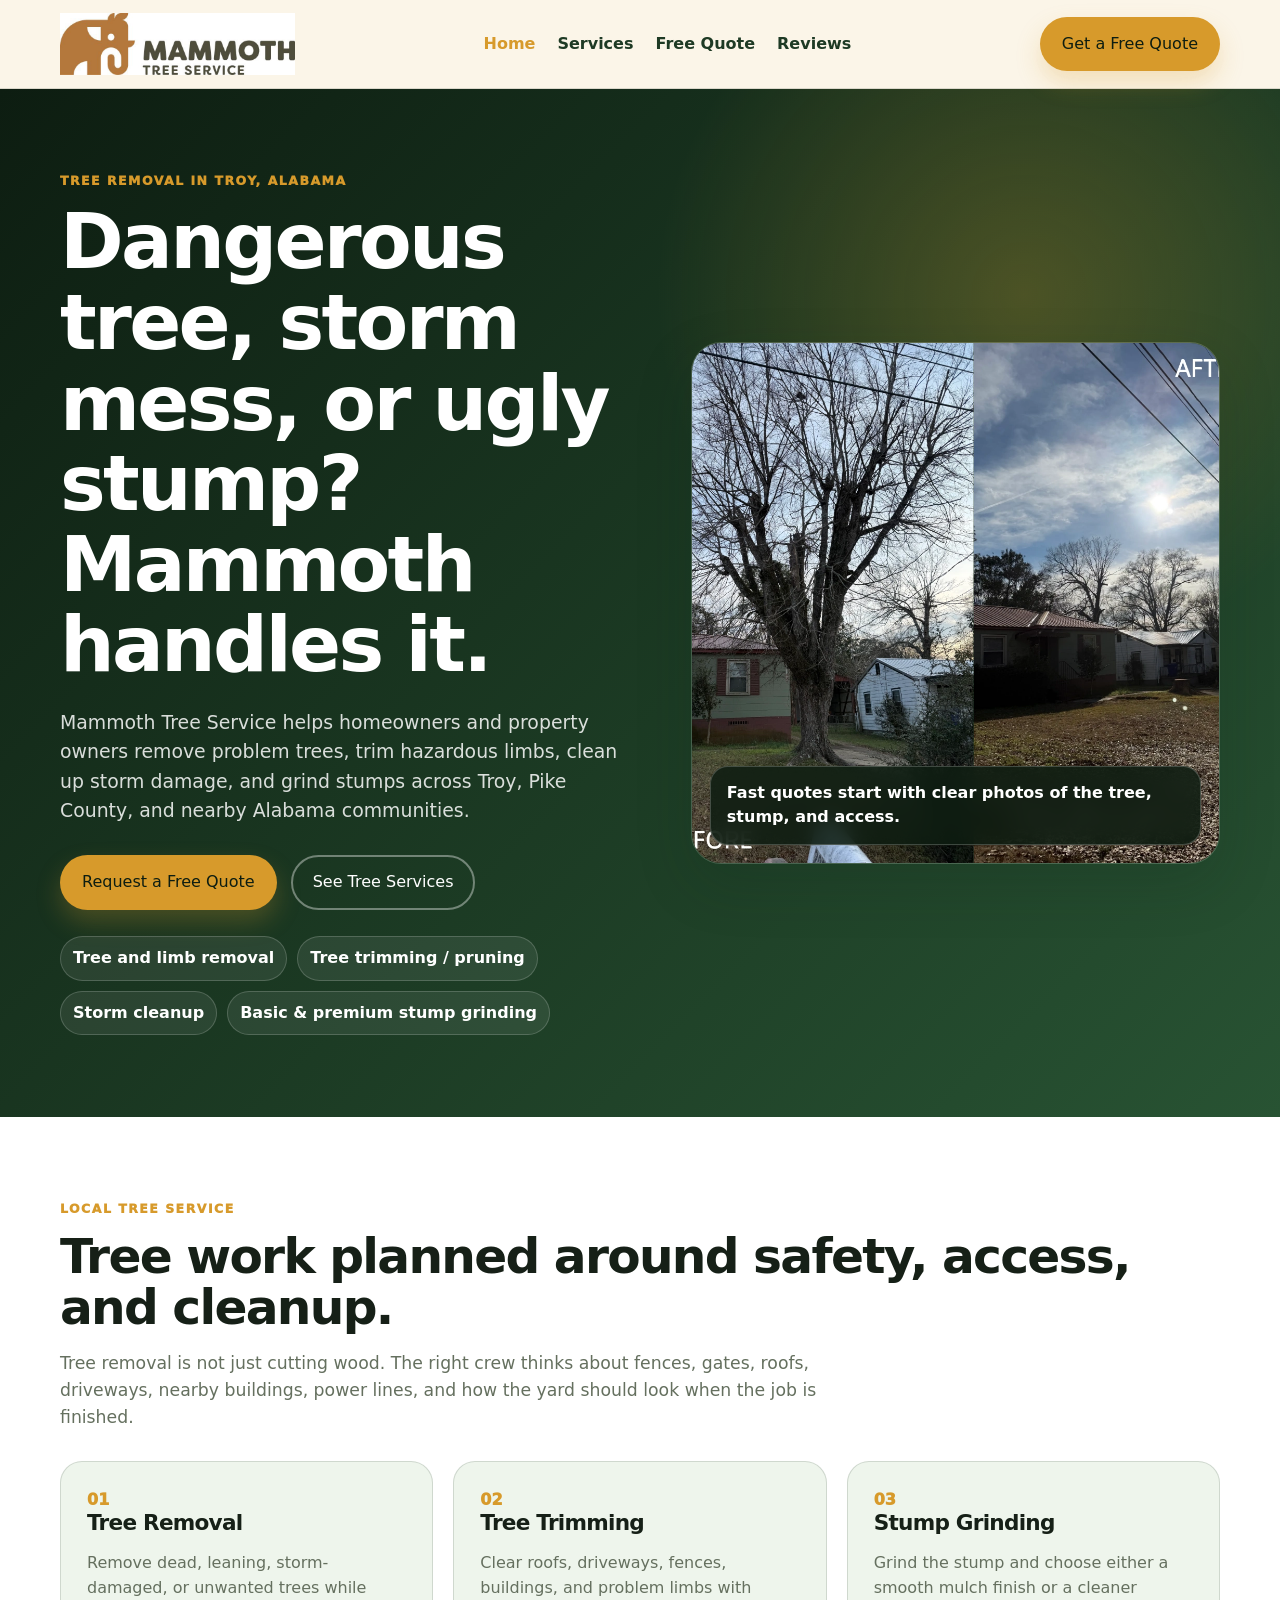
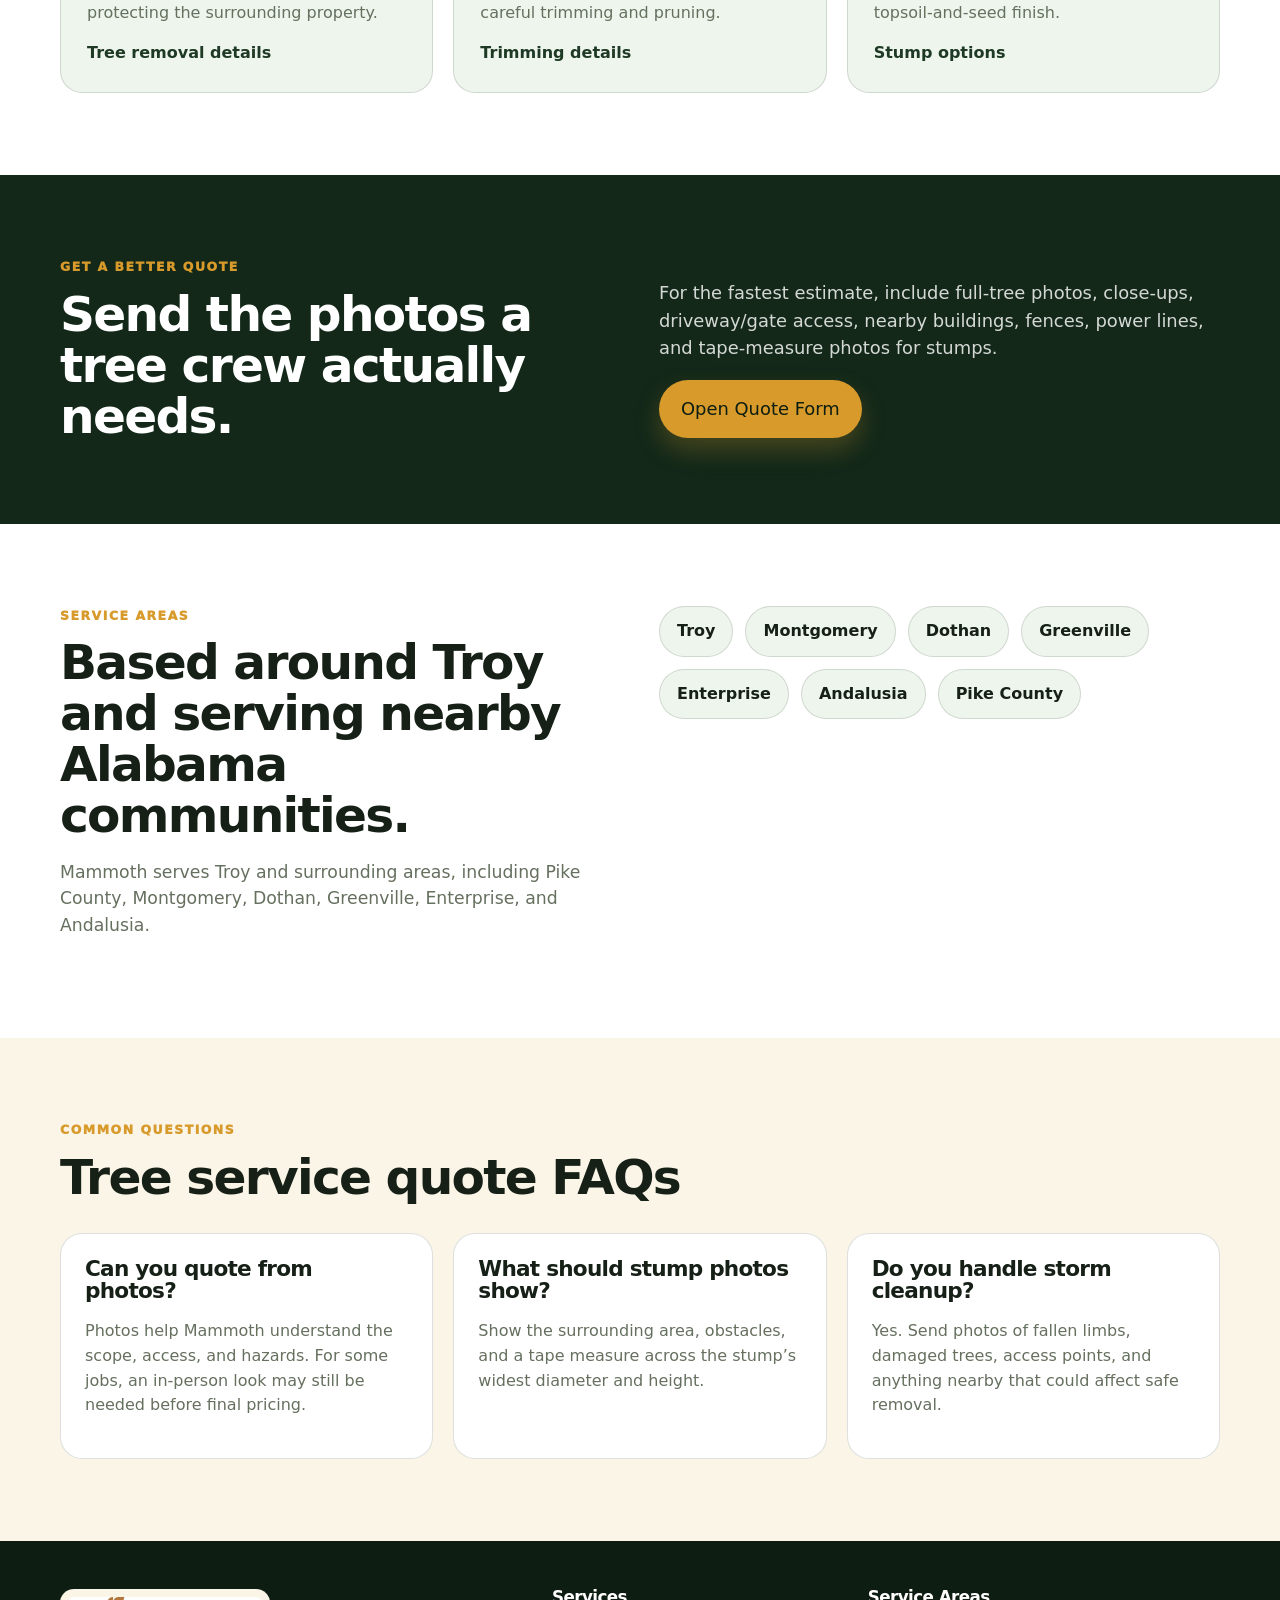
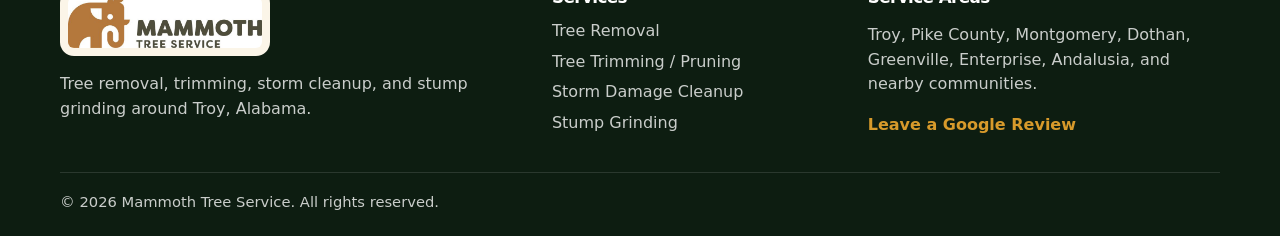
==== index.html @ dbf68960 "Deploy Mammoth staging to GitHub Pages" ====
<!doctype html>
<html lang="en">
<head>
  <meta charset="utf-8">
  <meta name="viewport" content="width=device-width, initial-scale=1">
  <title>Tree Removal Troy AL | Mammoth Tree Service</title>
  <meta name="description" content="Mammoth Tree Service provides tree removal, tree trimming, storm cleanup, and stump grinding in Troy, Pike County, and nearby Alabama communities.">
  <link rel="canonical" href="https://mammothtree.com/">
  <meta property="og:title" content="Tree Removal Troy AL | Mammoth Tree Service">
  <meta property="og:description" content="Mammoth Tree Service provides tree removal, tree trimming, storm cleanup, and stump grinding in Troy, Pike County, and nearby Alabama communities.">
  <meta property="og:type" content="website">
  <meta property="og:url" content="https://mammothtree.com/">
  <meta property="og:image" content="https://mammothtree.com/assets/mammoth-hero-tree-work.png">
  <meta name="twitter:card" content="summary_large_image">
  <link rel="icon" href="assets/mammoth-tree-service-logo.png">
  <link rel="stylesheet" href="styles.css">
  <script type="application/ld+json">{
  "@context": "https://schema.org",
  "@type": "LocalBusiness",
  "name": "Mammoth Tree Service",
  "url": "https://mammothtree.com/",
  "image": "https://mammothtree.com/assets/mammoth-tree-service-logo.png",
  "description": "Tree removal, tree trimming, storm cleanup, and stump grinding in Troy, Alabama and surrounding communities.",
  "areaServed": ["Troy AL", "Pike County AL", "Montgomery AL", "Dothan AL", "Greenville AL", "Enterprise AL", "Andalusia AL"],
  "makesOffer": [
    {"@type":"Offer","itemOffered":{"@type":"Service","name":"Tree Removal"}},
    {"@type":"Offer","itemOffered":{"@type":"Service","name":"Tree Trimming and Pruning"}},
    {"@type":"Offer","itemOffered":{"@type":"Service","name":"Storm Damage Cleanup"}},
    {"@type":"Offer","itemOffered":{"@type":"Service","name":"Stump Grinding"}}
  ]
}</script>
  
</head>
<body>
  <header class="site-header">
    <div class="container header-inner">
      <a class="brand" href="index.html" aria-label="Mammoth Tree Service home">
        <img src="assets/mammoth-tree-service-logo.png" alt="Mammoth Tree Service">
      </a>
      <nav class="nav" aria-label="Main navigation">
        <a class="active" href="index.html">Home</a><a class="" href="services.html">Services</a><a class="" href="contact.html">Free Quote</a><a class="" href="reviews.html">Reviews</a>
      </nav>
      <a class="btn btn-primary header-cta" href="contact.html">Get a Free Quote</a>
    </div>
  </header>

  <main>
    <section class="hero hero-home">
      <div class="container hero-grid">
        <div>
          <p class="eyebrow">Tree removal in Troy, Alabama</p>
          <h1>Dangerous tree, storm mess, or ugly stump? Mammoth handles it.</h1>
          <p class="lede">Mammoth Tree Service helps homeowners and property owners remove problem trees, trim hazardous limbs, clean up storm damage, and grind stumps across Troy, Pike County, and nearby Alabama communities.</p>
          <div class="hero-actions">
            <a class="btn btn-primary" href="contact.html">Request a Free Quote</a>
            <a class="btn btn-secondary" href="services.html">See Tree Services</a>
          </div>
          <ul class="trust-list">
            <li>Tree and limb removal</li>
            <li>Tree trimming / pruning</li>
            <li>Storm cleanup</li>
            <li>Basic & premium stump grinding</li>
          </ul>
        </div>
        <div class="hero-media-card">
          <img src="assets/mammoth-hero-tree-work.png" alt="Mammoth Tree Service crew handling tree work">
          <div class="media-badge">Fast quotes start with clear photos of the tree, stump, and access.</div>
        </div>
      </div>
    </section>

    <section class="section section-white">
      <div class="container section-head">
        <p class="eyebrow">Local tree service</p>
        <h2>Tree work planned around safety, access, and cleanup.</h2>
        <p class="body-copy wide">Tree removal is not just cutting wood. The right crew thinks about fences, gates, roofs, driveways, nearby buildings, power lines, and how the yard should look when the job is finished.</p>
      </div>
      <div class="container cards three">
        <article class="card"><span>01</span><h3>Tree Removal</h3><p>Remove dead, leaning, storm-damaged, or unwanted trees while protecting the surrounding property.</p><a href="services.html#removal">Tree removal details</a></article>
        <article class="card"><span>02</span><h3>Tree Trimming</h3><p>Clear roofs, driveways, fences, buildings, and problem limbs with careful trimming and pruning.</p><a href="services.html#trimming">Trimming details</a></article>
        <article class="card"><span>03</span><h3>Stump Grinding</h3><p>Grind the stump and choose either a smooth mulch finish or a cleaner topsoil-and-seed finish.</p><a href="services.html#stumps">Stump options</a></article>
      </div>
    </section>

    <section class="section section-dark">
      <div class="container split">
        <div>
          <p class="eyebrow">Get a better quote</p>
          <h2>Send the photos a tree crew actually needs.</h2>
        </div>
        <div class="checklist">
          <p>For the fastest estimate, include full-tree photos, close-ups, driveway/gate access, nearby buildings, fences, power lines, and tape-measure photos for stumps.</p>
          <a class="btn btn-primary" href="contact.html">Open Quote Form</a>
        </div>
      </div>
    </section>

    <section class="section section-white">
      <div class="container split aligned">
        <div>
          <p class="eyebrow">Service areas</p>
          <h2>Based around Troy and serving nearby Alabama communities.</h2>
          <p class="body-copy">Mammoth serves Troy and surrounding areas, including Pike County, Montgomery, Dothan, Greenville, Enterprise, and Andalusia.</p>
        </div>
        <ul class="area-list"><li>Troy</li><li>Montgomery</li><li>Dothan</li><li>Greenville</li><li>Enterprise</li><li>Andalusia</li><li>Pike County</li></ul>
      </div>
    </section>

    <section class="section section-cream">
      <div class="container section-head">
        <p class="eyebrow">Common questions</p>
        <h2>Tree service quote FAQs</h2>
      </div>
      <div class="container faq-grid">
        <article><h3>Can you quote from photos?</h3><p>Photos help Mammoth understand the scope, access, and hazards. For some jobs, an in-person look may still be needed before final pricing.</p></article>
        <article><h3>What should stump photos show?</h3><p>Show the surrounding area, obstacles, and a tape measure across the stump’s widest diameter and height.</p></article>
        <article><h3>Do you handle storm cleanup?</h3><p>Yes. Send photos of fallen limbs, damaged trees, access points, and anything nearby that could affect safe removal.</p></article>
      </div>
    </section>
  </main>

  <footer class="footer">
    <div class="container footer-grid">
      <div>
        <img class="footer-logo" src="assets/mammoth-tree-service-logo.png" alt="Mammoth Tree Service">
        <p>Tree removal, trimming, storm cleanup, and stump grinding around Troy, Alabama.</p>
      </div>
      <div>
        <h3>Services</h3>
        <a href="services.html#removal">Tree Removal</a>
        <a href="services.html#trimming">Tree Trimming / Pruning</a>
        <a href="services.html#storm">Storm Damage Cleanup</a>
        <a href="services.html#stumps">Stump Grinding</a>
      </div>
      <div>
        <h3>Service Areas</h3>
        <p>Troy, Pike County, Montgomery, Dothan, Greenville, Enterprise, Andalusia, and nearby communities.</p>
        <a class="review-link" href="https://g.page/r/CXBdQAm-3pktEBM/review">Leave a Google Review</a>
      </div>
    </div>
    <div class="container footer-bottom">© 2026 Mammoth Tree Service. All rights reserved.</div>
  </footer>
</body>
</html>
---- styles.css ----
:root {
  --green-950: #0d1d11;
  --green-900: #132819;
  --green-800: #1e3a24;
  --green-700: #285333;
  --green-100: #eef5ec;
  --cream: #fbf5e8;
  --tan: #f2e6d1;
  --gold: #d79a2b;
  --gold-2: #efbd61;
  --ink: #162017;
  --muted: #65705f;
  --white: #ffffff;
  --line: rgba(19, 40, 25, 0.14);
  --shadow: 0 20px 55px rgba(19, 40, 25, 0.18);
  --radius: 22px;
  --max: 1160px;
}

* { box-sizing: border-box; }
html { scroll-behavior: smooth; }
body {
  margin: 0;
  font-family: Inter, ui-sans-serif, system-ui, -apple-system, BlinkMacSystemFont, "Segoe UI", sans-serif;
  color: var(--ink);
  background: var(--cream);
  line-height: 1.55;
}
a { color: inherit; text-decoration: none; }
img { display: block; max-width: 100%; }
.container { width: min(var(--max), calc(100% - 40px)); margin: 0 auto; }
.narrow { max-width: 880px; }
.hidden { display: none; }

.site-header {
  position: sticky;
  top: 0;
  z-index: 20;
  background: rgba(251, 245, 232, 0.95);
  border-bottom: 1px solid var(--line);
  backdrop-filter: blur(14px);
}
.header-inner {
  min-height: 88px;
  display: flex;
  align-items: center;
  justify-content: space-between;
  gap: 24px;
}
.brand img { width: 235px; height: auto; }
.nav { display: flex; align-items: center; gap: 22px; font-weight: 800; color: var(--green-800); }
.nav a:hover, .nav .active { color: var(--gold); }

.btn {
  display: inline-flex;
  align-items: center;
  justify-content: center;
  border-radius: 999px;
  padding: 13px 20px;
  font-weight: 900;
  border: 2px solid transparent;
  transition: transform .16s ease, box-shadow .16s ease, background .16s ease;
  cursor: pointer;
  font: inherit;
}
.btn:hover { transform: translateY(-1px); }
.btn-primary { background: var(--gold); color: var(--green-950); box-shadow: 0 12px 24px rgba(215, 154, 43, .25); }
.btn-primary:hover { background: var(--gold-2); }
.btn-secondary { border-color: rgba(255,255,255,.38); color: var(--white); }
.btn-outline { border-color: var(--green-700); color: var(--green-800); }

.hero, .page-hero {
  background:
    radial-gradient(circle at 80% 20%, rgba(215,154,43,.26), transparent 28%),
    linear-gradient(135deg, var(--green-950), var(--green-700));
  color: var(--white);
}
.hero { padding: 82px 0; }
.page-hero { padding: 80px 0; }
.hero-grid { display: grid; grid-template-columns: 1.05fr .95fr; gap: 46px; align-items: center; }
.eyebrow { margin: 0 0 12px; color: var(--gold); font-weight: 950; letter-spacing: .12em; text-transform: uppercase; font-size: .78rem; }
h1, h2, h3 { margin: 0; line-height: 1.05; letter-spacing: -.035em; }
h1 { font-size: clamp(2.55rem, 6vw, 5.35rem); max-width: 920px; }
h2 { font-size: clamp(2rem, 3.8vw, 3.35rem); }
h3 { font-size: 1.35rem; }
.lede { font-size: 1.18rem; color: rgba(255,255,255,.84); max-width: 760px; margin: 22px 0 0; }
.lede.dark { color: rgba(255,255,255,.84); }
.page-hero .btn-outline { color: var(--white); border-color: rgba(255,255,255,.42); }
.body-copy { color: var(--muted); font-size: 1.08rem; }
.hero-actions { display: flex; flex-wrap: wrap; gap: 14px; margin-top: 30px; }
.trust-list { list-style: none; padding: 0; margin: 26px 0 0; display: flex; flex-wrap: wrap; gap: 10px; }
.trust-list li { border: 1px solid rgba(255,255,255,.18); background: rgba(255,255,255,.08); padding: 9px 12px; border-radius: 999px; font-weight: 800; }

.hero-media-card { position: relative; border-radius: 30px; overflow: hidden; box-shadow: var(--shadow); border: 1px solid rgba(255,255,255,.18); }
.hero-media-card img { width: 100%; height: 520px; object-fit: cover; }
.media-badge { position: absolute; left: 18px; right: 18px; bottom: 18px; background: rgba(13,29,17,.86); color: var(--white); border: 1px solid rgba(255,255,255,.2); border-radius: 18px; padding: 14px 16px; font-weight: 900; backdrop-filter: blur(10px); }

.section { padding: 82px 0; }
.section-white { background: var(--white); }
.section-dark { background: var(--green-900); color: var(--white); }
.section-head { margin-bottom: 30px; }
.cards { display: grid; gap: 20px; }
.cards.three { grid-template-columns: repeat(3, 1fr); }
.card { background: var(--green-100); border: 1px solid var(--line); border-radius: var(--radius); padding: 26px; }
.card span { color: var(--gold); font-weight: 950; }
.card p { color: var(--muted); }
.card a { color: var(--green-800); font-weight: 900; }
.split { display: grid; grid-template-columns: 1fr 1fr; gap: 38px; align-items: center; }
.split.aligned { align-items: start; }
.checklist { font-size: 1.12rem; color: rgba(255,255,255,.82); }
.area-list { list-style: none; padding: 0; margin: 0; display: flex; flex-wrap: wrap; gap: 12px; }
.area-list li { background: var(--green-100); border: 1px solid var(--line); padding: 12px 17px; border-radius: 999px; font-weight: 900; }

.service-stack .container { display: grid; gap: 18px; }
.service-row { display: grid; grid-template-columns: .8fr 1.2fr; gap: 28px; padding: 30px; border: 1px solid var(--line); border-radius: var(--radius); background: var(--cream); }
.service-row p { color: var(--muted); font-size: 1.08rem; }
.service-row strong { color: var(--green-800); }

.contact-grid { display: grid; grid-template-columns: 1.1fr .9fr; gap: 28px; align-items: start; }
.quote-form, .photo-guide { background: var(--cream); border: 1px solid var(--line); border-radius: var(--radius); padding: 30px; box-shadow: 0 12px 34px rgba(19,40,25,.08); }
.quote-form { display: grid; gap: 15px; }
.quote-form label { display: grid; gap: 7px; font-weight: 850; color: var(--green-800); }
.quote-form input, .quote-form select, .quote-form textarea {
  width: 100%; border: 1px solid var(--line); border-radius: 13px; padding: 12px 13px; font: inherit; color: var(--ink); background: var(--white);
}
.quote-form button { width: fit-content; }
.guide-item { border-top: 1px solid var(--line); padding-top: 18px; margin-top: 18px; }
.guide-item strong { color: var(--green-800); font-size: 1.1rem; }
.guide-item p { color: var(--muted); margin-bottom: 0; }

.footer { background: var(--green-950); color: rgba(255,255,255,.78); padding: 48px 0 22px; }
.footer-grid { display: grid; grid-template-columns: 1.3fr .8fr 1fr; gap: 34px; }
.footer-logo { width: 210px; background: var(--cream); border-radius: 14px; padding: 8px; margin-bottom: 14px; }
.footer h3 { color: var(--white); font-size: 1.05rem; margin-bottom: 12px; }
.footer a { display: block; color: rgba(255,255,255,.78); margin: 6px 0; }
.footer a:hover, .footer .review-link { color: var(--gold); font-weight: 850; }
.footer-bottom { border-top: 1px solid rgba(255,255,255,.12); margin-top: 28px; padding-top: 18px; font-size: .92rem; }

@media (max-width: 900px) {
  .nav { display: none; }
  .brand img { width: 190px; }
  .header-cta { padding: 11px 14px; font-size: .92rem; }
  .hero, .page-hero { padding: 58px 0; }
  .hero-grid, .cards.three, .split, .service-row, .contact-grid, .footer-grid { grid-template-columns: 1fr; }
  .hero-media-card img { height: 360px; }
  .header-inner { min-height: 76px; }
}
.section-cream { background: var(--cream); }
.body-copy.wide { max-width: 820px; }
.faq-grid { display: grid; grid-template-columns: repeat(3, 1fr); gap: 20px; }
.faq-grid article { background: var(--white); border: 1px solid var(--line); border-radius: var(--radius); padding: 24px; }
.faq-grid p { color: var(--muted); }
@media (max-width: 900px) { .faq-grid { grid-template-columns: 1fr; } }
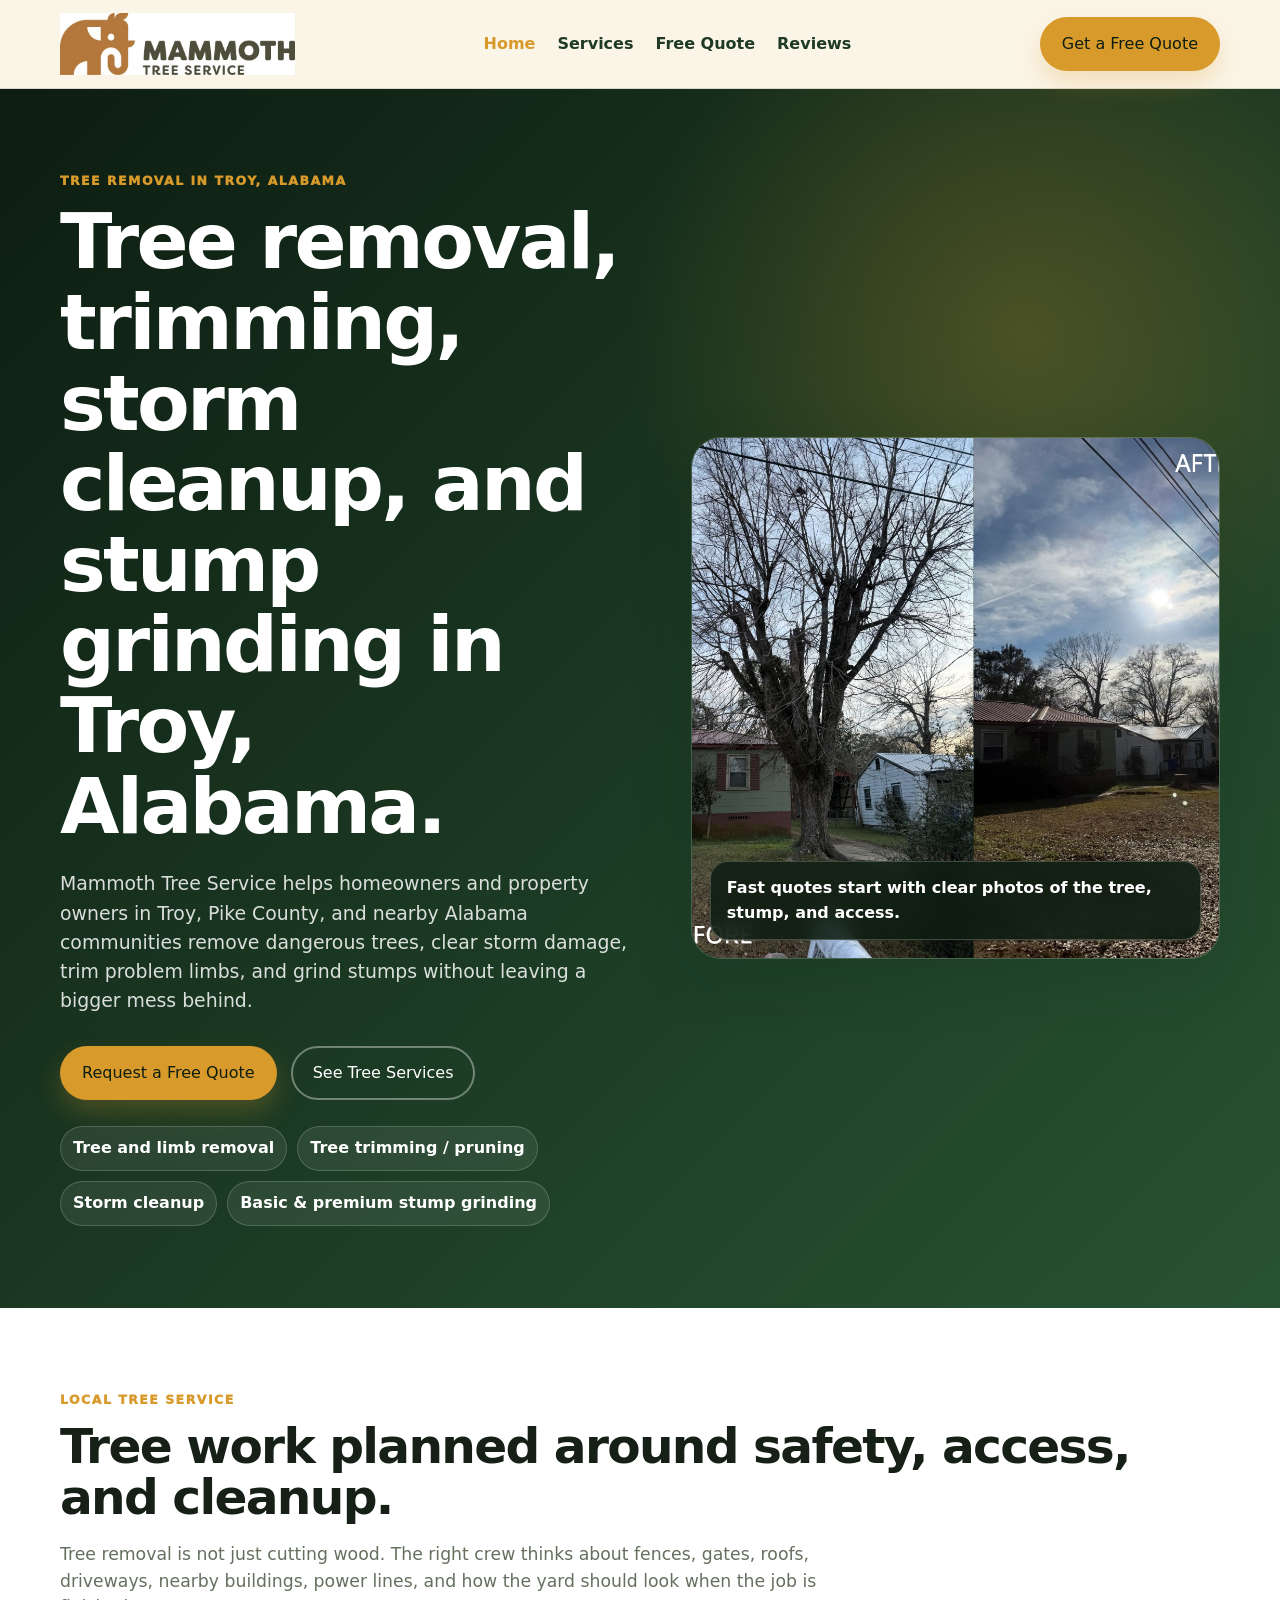
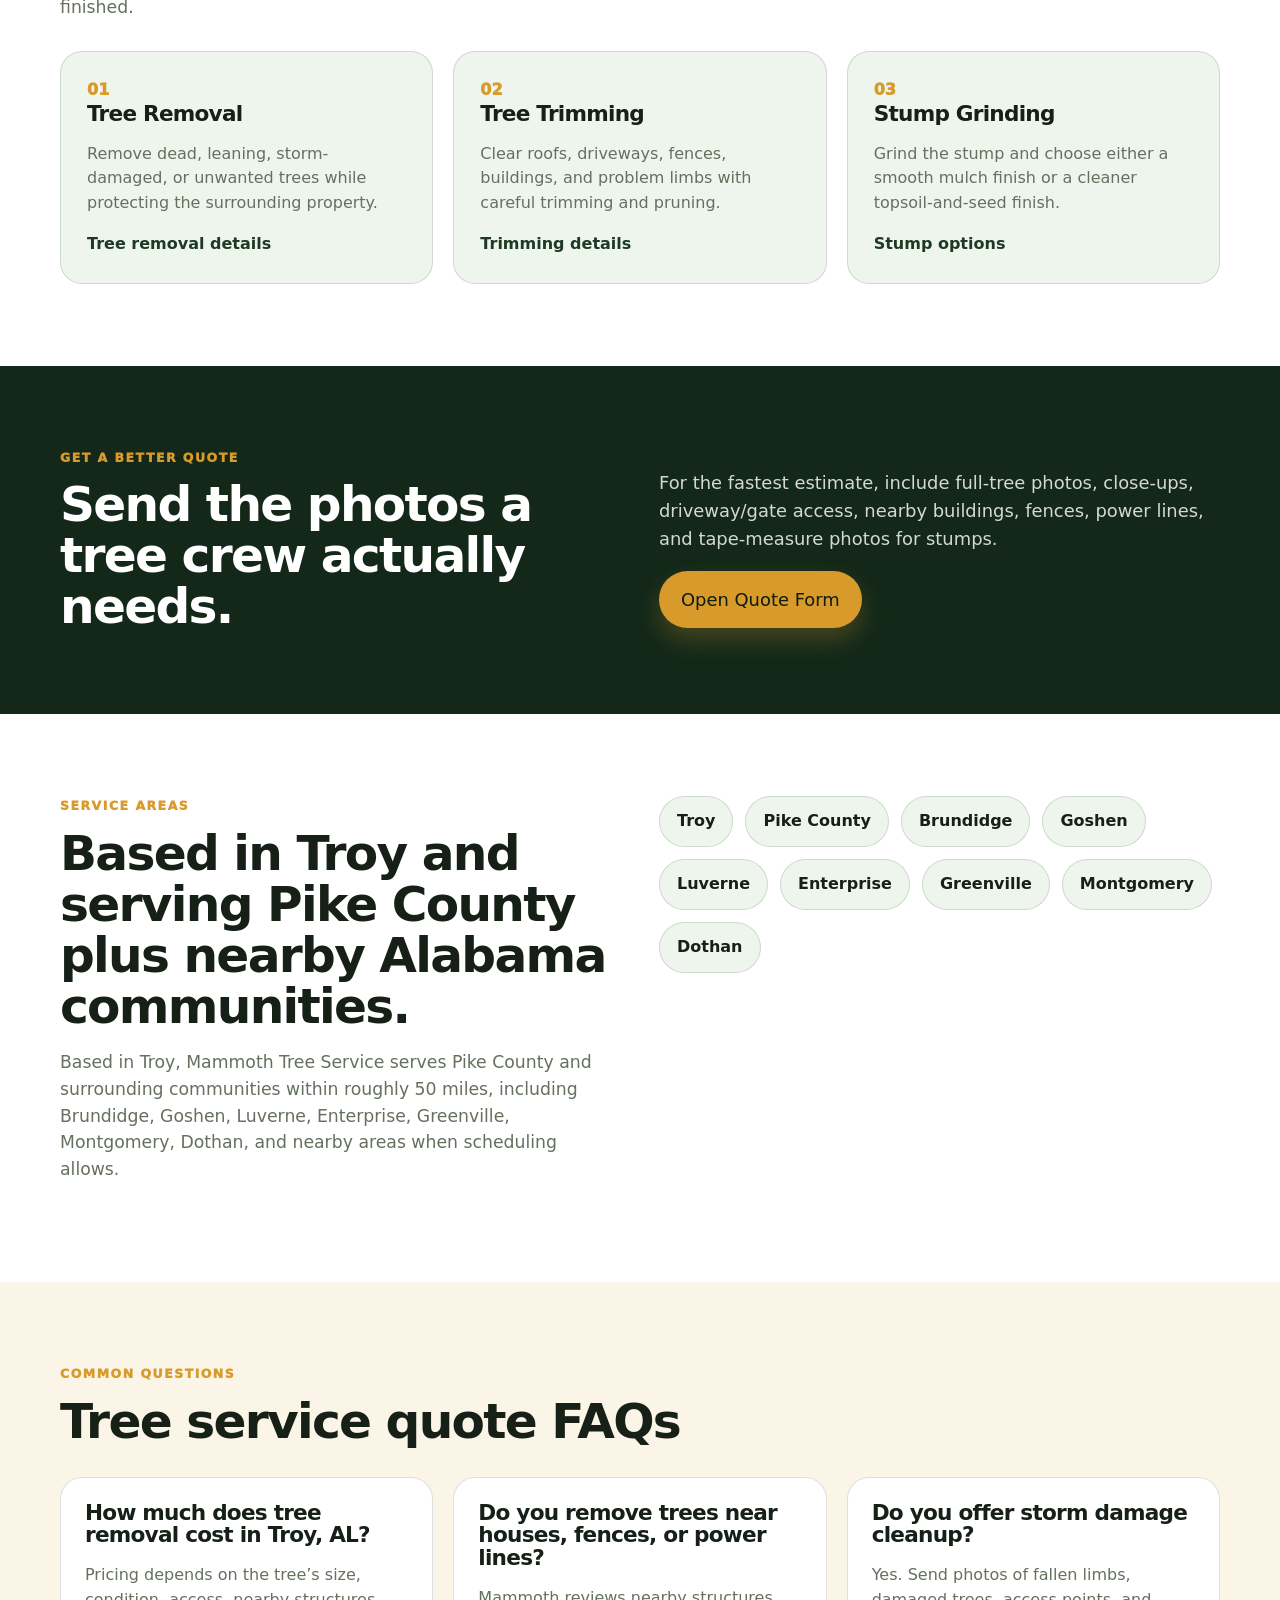
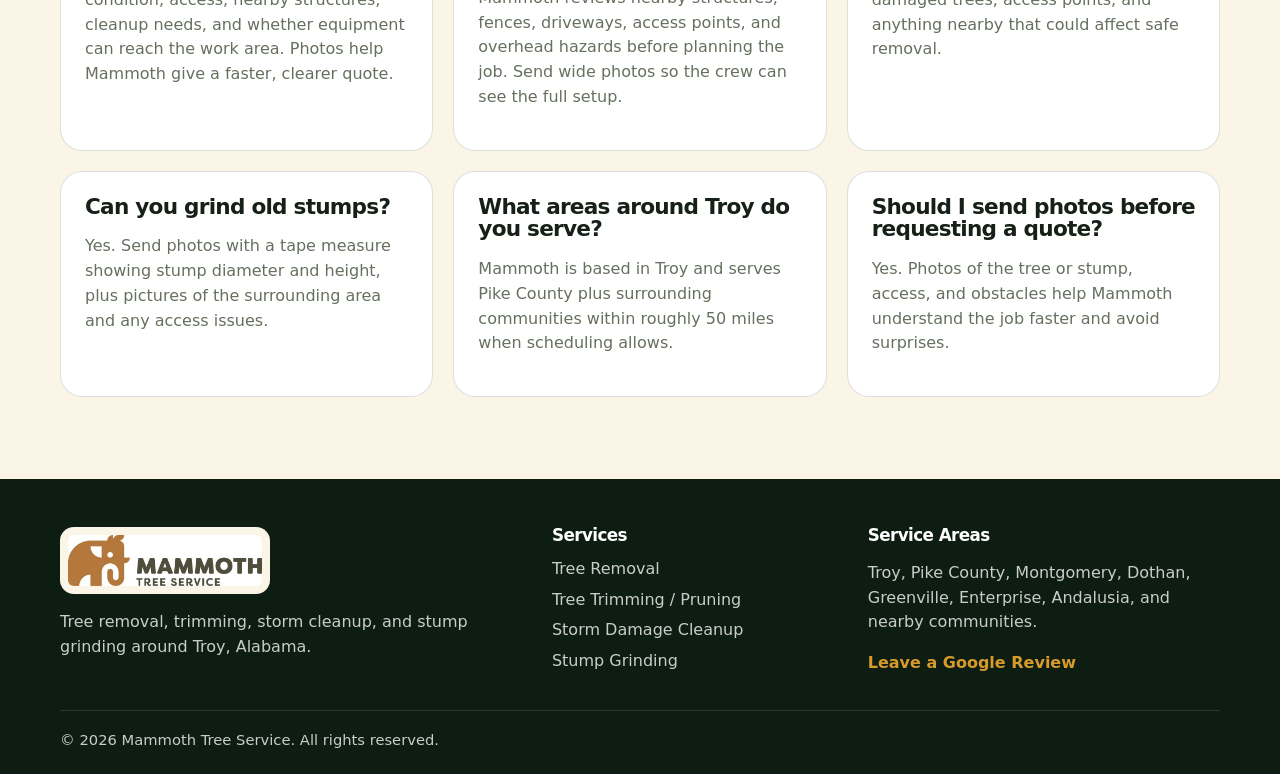
==== commit c800f799: "Update Mammoth staging polish" ====
--- a/index.html
+++ b/index.html
@@ -3,10 +3,10 @@
 <head>
   <meta charset="utf-8">
   <meta name="viewport" content="width=device-width, initial-scale=1">
-  <title>Tree Removal Troy AL | Mammoth Tree Service</title>
-  <meta name="description" content="Mammoth Tree Service provides tree removal, tree trimming, storm cleanup, and stump grinding in Troy, Pike County, and nearby Alabama communities.">
+  <title>Tree Service Troy AL | Tree Removal, Trimming & Stumps</title>
+  <meta name="description" content="Mammoth Tree Service provides tree removal, trimming, storm cleanup, and stump grinding in Troy, Pike County, and nearby Alabama communities.">
   <link rel="canonical" href="https://mammothtree.com/">
-  <meta property="og:title" content="Tree Removal Troy AL | Mammoth Tree Service">
+  <meta property="og:title" content="Tree Service Troy AL | Tree Removal, Trimming & Stumps">
   <meta property="og:description" content="Mammoth Tree Service provides tree removal, tree trimming, storm cleanup, and stump grinding in Troy, Pike County, and nearby Alabama communities.">
   <meta property="og:type" content="website">
   <meta property="og:url" content="https://mammothtree.com/">
@@ -49,8 +49,8 @@
       <div class="container hero-grid">
         <div>
           <p class="eyebrow">Tree removal in Troy, Alabama</p>
-          <h1>Dangerous tree, storm mess, or ugly stump? Mammoth handles it.</h1>
-          <p class="lede">Mammoth Tree Service helps homeowners and property owners remove problem trees, trim hazardous limbs, clean up storm damage, and grind stumps across Troy, Pike County, and nearby Alabama communities.</p>
+          <h1>Tree removal, trimming, storm cleanup, and stump grinding in Troy, Alabama.</h1>
+          <p class="lede">Mammoth Tree Service helps homeowners and property owners in Troy, Pike County, and nearby Alabama communities remove dangerous trees, clear storm damage, trim problem limbs, and grind stumps without leaving a bigger mess behind.</p>
           <div class="hero-actions">
             <a class="btn btn-primary" href="contact.html">Request a Free Quote</a>
             <a class="btn btn-secondary" href="services.html">See Tree Services</a>
@@ -63,7 +63,7 @@
           </ul>
         </div>
         <div class="hero-media-card">
-          <img src="assets/mammoth-hero-tree-work.png" alt="Mammoth Tree Service crew handling tree work">
+          <img src="assets/mammoth-hero-tree-work.png" alt="Before and after tree removal by Mammoth Tree Service">
           <div class="media-badge">Fast quotes start with clear photos of the tree, stump, and access.</div>
         </div>
       </div>
@@ -99,10 +99,10 @@
       <div class="container split aligned">
         <div>
           <p class="eyebrow">Service areas</p>
-          <h2>Based around Troy and serving nearby Alabama communities.</h2>
-          <p class="body-copy">Mammoth serves Troy and surrounding areas, including Pike County, Montgomery, Dothan, Greenville, Enterprise, and Andalusia.</p>
+          <h2>Based in Troy and serving Pike County plus nearby Alabama communities.</h2>
+          <p class="body-copy">Based in Troy, Mammoth Tree Service serves Pike County and surrounding communities within roughly 50 miles, including Brundidge, Goshen, Luverne, Enterprise, Greenville, Montgomery, Dothan, and nearby areas when scheduling allows.</p>
         </div>
-        <ul class="area-list"><li>Troy</li><li>Montgomery</li><li>Dothan</li><li>Greenville</li><li>Enterprise</li><li>Andalusia</li><li>Pike County</li></ul>
+        <ul class="area-list"><li>Troy</li><li>Pike County</li><li>Brundidge</li><li>Goshen</li><li>Luverne</li><li>Enterprise</li><li>Greenville</li><li>Montgomery</li><li>Dothan</li></ul>
       </div>
     </section>
 
@@ -112,9 +112,12 @@
         <h2>Tree service quote FAQs</h2>
       </div>
       <div class="container faq-grid">
-        <article><h3>Can you quote from photos?</h3><p>Photos help Mammoth understand the scope, access, and hazards. For some jobs, an in-person look may still be needed before final pricing.</p></article>
-        <article><h3>What should stump photos show?</h3><p>Show the surrounding area, obstacles, and a tape measure across the stump’s widest diameter and height.</p></article>
-        <article><h3>Do you handle storm cleanup?</h3><p>Yes. Send photos of fallen limbs, damaged trees, access points, and anything nearby that could affect safe removal.</p></article>
+        <article><h3>How much does tree removal cost in Troy, AL?</h3><p>Pricing depends on the tree’s size, condition, access, nearby structures, cleanup needs, and whether equipment can reach the work area. Photos help Mammoth give a faster, clearer quote.</p></article>
+        <article><h3>Do you remove trees near houses, fences, or power lines?</h3><p>Mammoth reviews nearby structures, fences, driveways, access points, and overhead hazards before planning the job. Send wide photos so the crew can see the full setup.</p></article>
+        <article><h3>Do you offer storm damage cleanup?</h3><p>Yes. Send photos of fallen limbs, damaged trees, access points, and anything nearby that could affect safe removal.</p></article>
+        <article><h3>Can you grind old stumps?</h3><p>Yes. Send photos with a tape measure showing stump diameter and height, plus pictures of the surrounding area and any access issues.</p></article>
+        <article><h3>What areas around Troy do you serve?</h3><p>Mammoth is based in Troy and serves Pike County plus surrounding communities within roughly 50 miles when scheduling allows.</p></article>
+        <article><h3>Should I send photos before requesting a quote?</h3><p>Yes. Photos of the tree or stump, access, and obstacles help Mammoth understand the job faster and avoid surprises.</p></article>
       </div>
     </section>
   </main>
--- a/styles.css
+++ b/styles.css
@@ -151,3 +151,15 @@
 .faq-grid article { background: var(--white); border: 1px solid var(--line); border-radius: var(--radius); padding: 24px; }
 .faq-grid p { color: var(--muted); }
 @media (max-width: 900px) { .faq-grid { grid-template-columns: 1fr; } }
+.form-note { margin: -4px 0 0; color: var(--muted); font-size: .92rem; }
+.after-submit { border-top: 1px solid var(--line); margin-top: 6px; padding-top: 18px; }
+.after-submit h3 { font-size: 1.1rem; color: var(--green-800); }
+.after-submit p { color: var(--muted); margin-bottom: 0; }
+@media (max-width: 480px) {
+  .container { width: min(var(--max), calc(100% - 28px)); }
+  .header-inner { gap: 10px; min-height: 68px; }
+  .brand img { width: 145px; }
+  .header-cta { padding: 10px 12px; font-size: 0; }
+  .header-cta::after { content: "Free Quote"; font-size: .88rem; }
+  h1 { font-size: clamp(2.15rem, 12vw, 3rem); }
+}
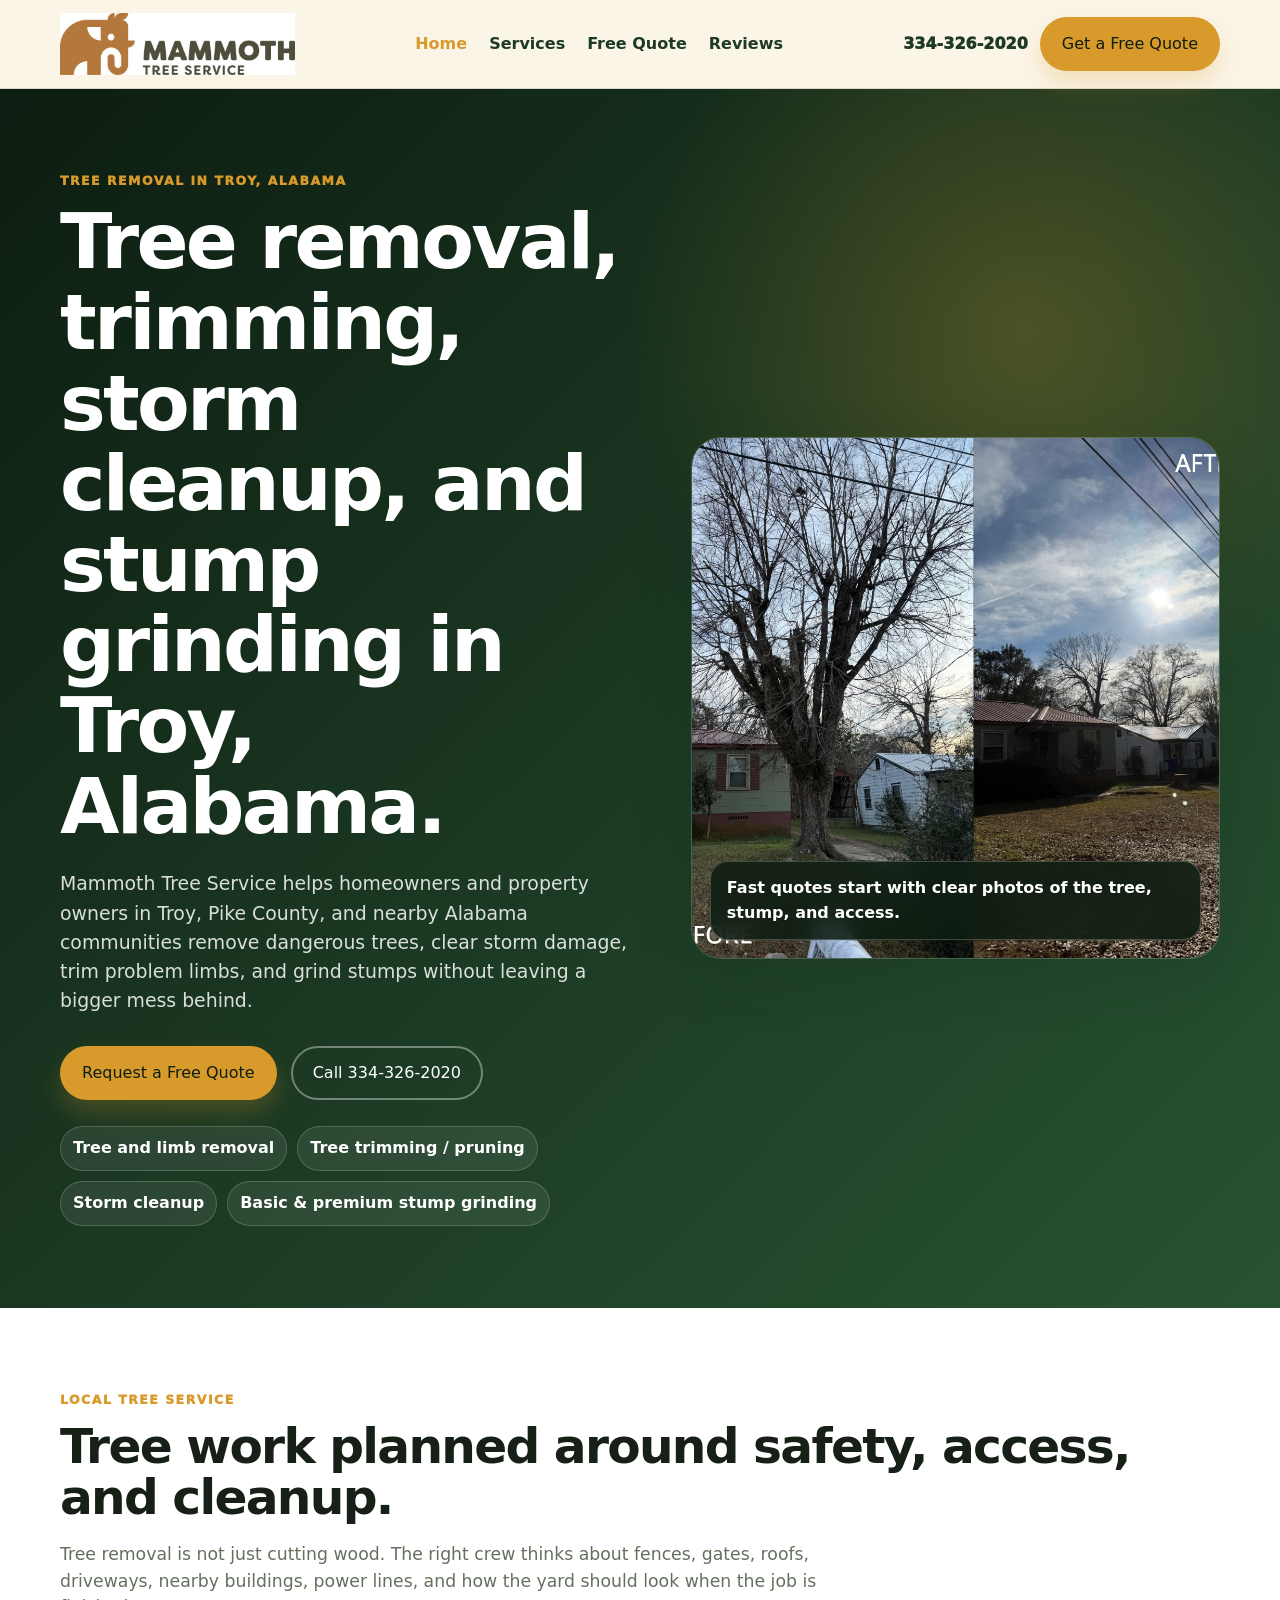
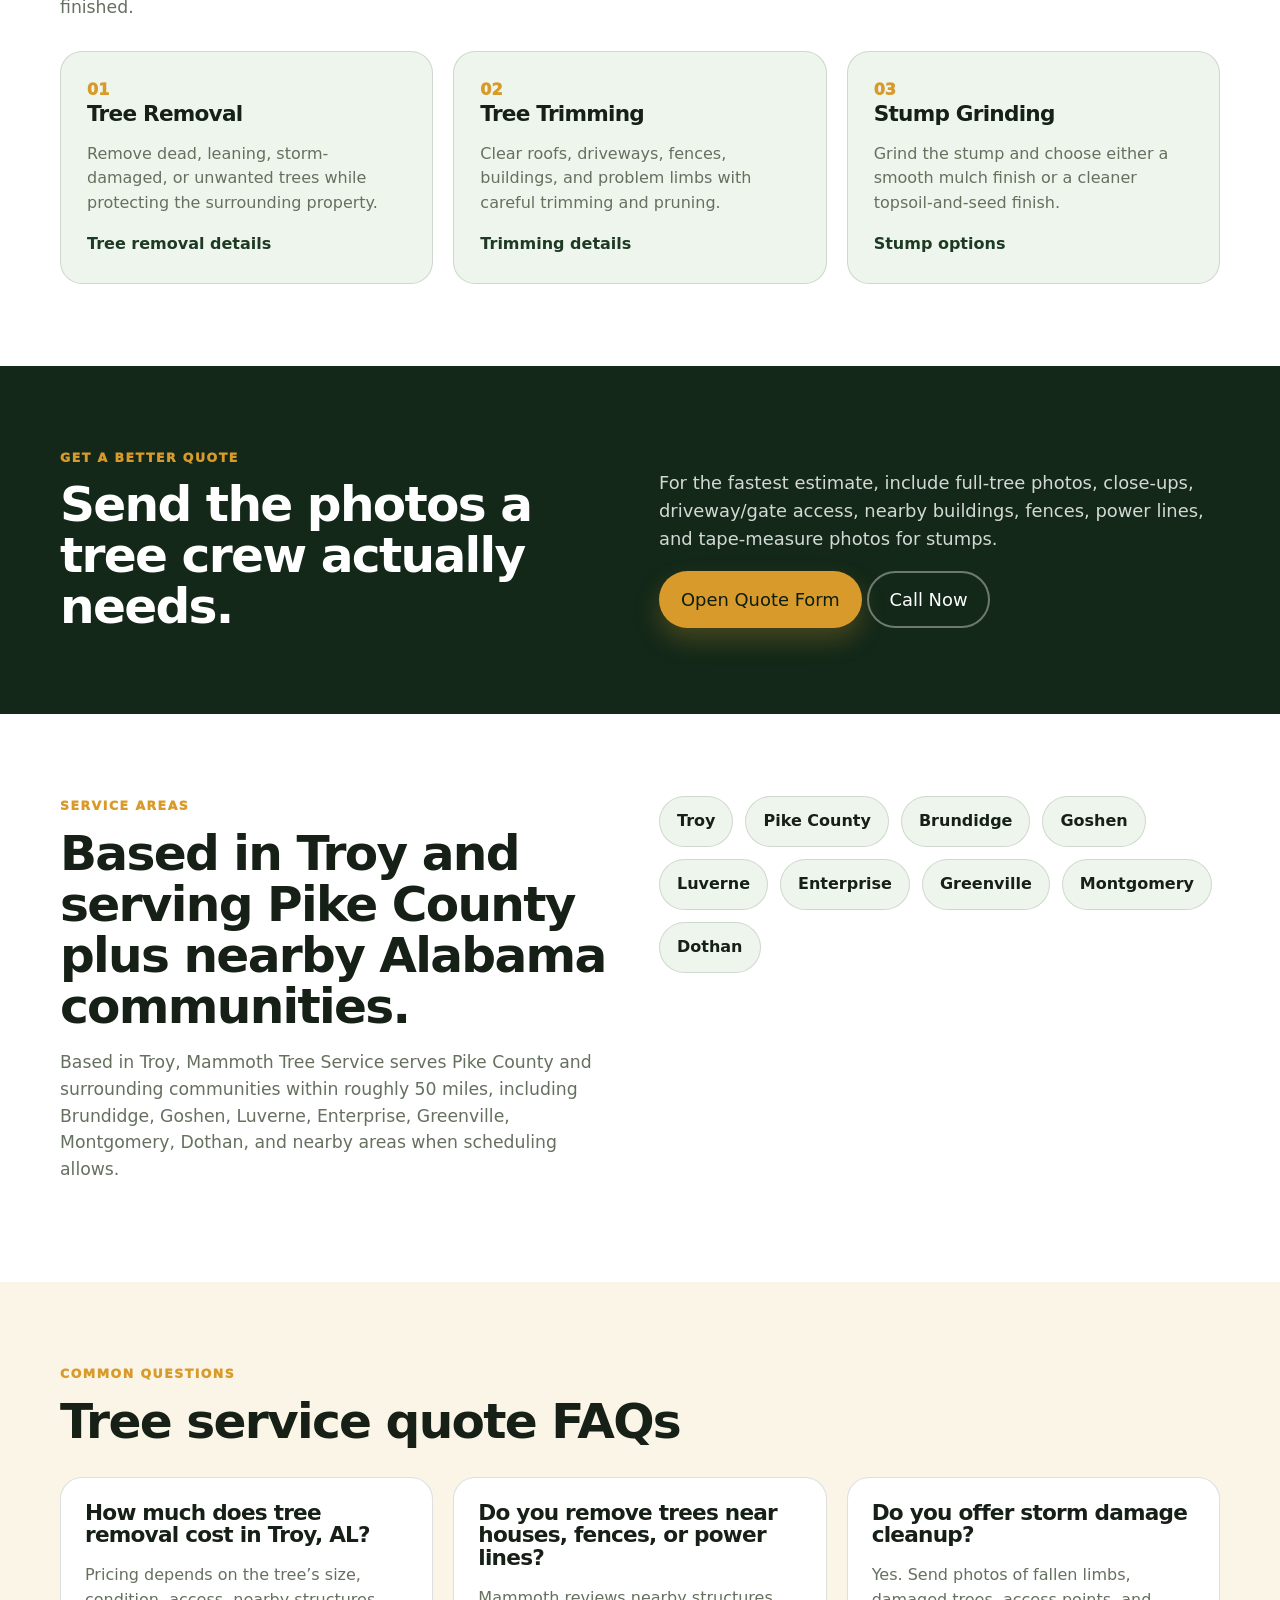
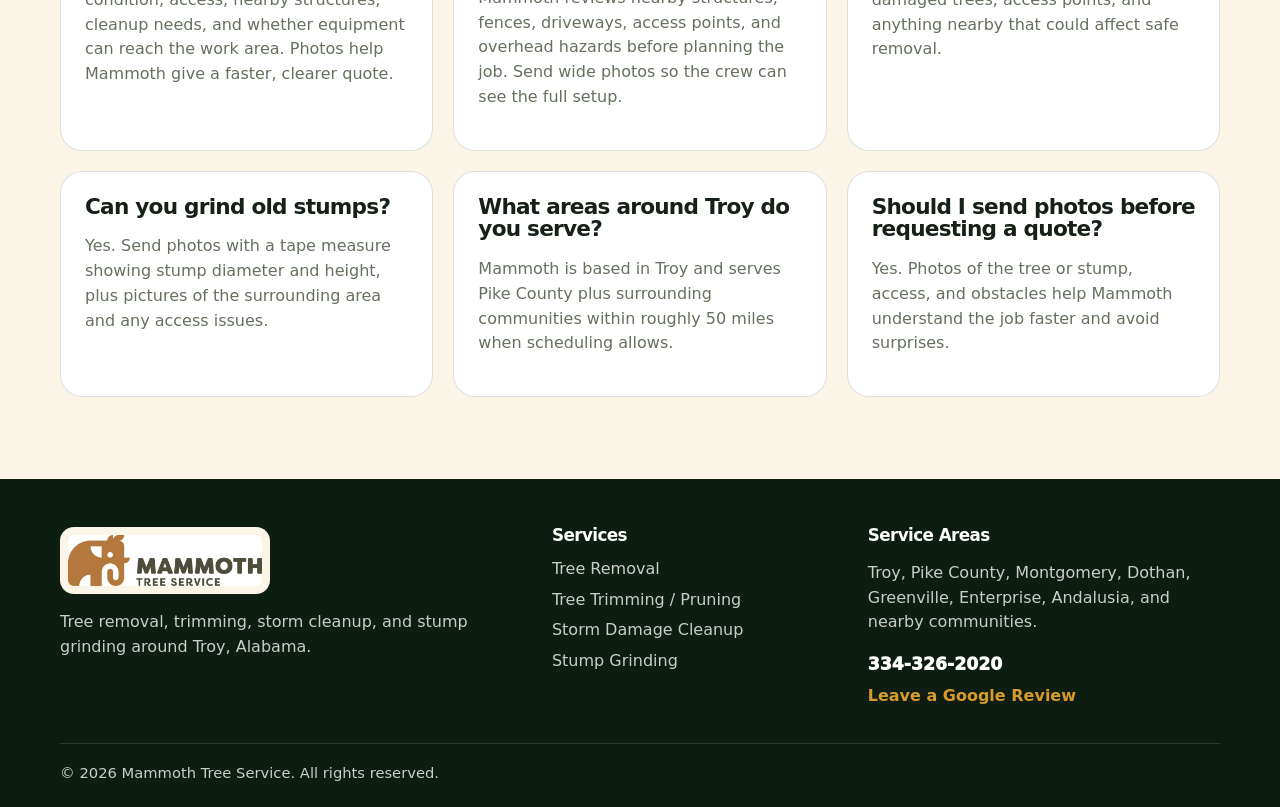
==== commit 608c1871: "Deploy Mammoth phone CTAs" ====
--- a/index.html
+++ b/index.html
@@ -19,6 +19,8 @@
   "@type": "LocalBusiness",
   "name": "Mammoth Tree Service",
   "url": "https://mammothtree.com/",
+  "telephone": "+1-334-326-2020",
+  "priceRange": "$$",
   "image": "https://mammothtree.com/assets/mammoth-tree-service-logo.png",
   "description": "Tree removal, tree trimming, storm cleanup, and stump grinding in Troy, Alabama and surrounding communities.",
   "areaServed": ["Troy AL", "Pike County AL", "Montgomery AL", "Dothan AL", "Greenville AL", "Enterprise AL", "Andalusia AL"],
@@ -40,7 +42,7 @@
       <nav class="nav" aria-label="Main navigation">
         <a class="active" href="index.html">Home</a><a class="" href="services.html">Services</a><a class="" href="contact.html">Free Quote</a><a class="" href="reviews.html">Reviews</a>
       </nav>
-      <a class="btn btn-primary header-cta" href="contact.html">Get a Free Quote</a>
+      <div class="header-actions"><a class="phone-link" href="tel:3343262020">334-326-2020</a><a class="btn btn-primary header-cta" href="contact.html">Get a Free Quote</a></div>
     </div>
   </header>
 
@@ -53,7 +55,7 @@
           <p class="lede">Mammoth Tree Service helps homeowners and property owners in Troy, Pike County, and nearby Alabama communities remove dangerous trees, clear storm damage, trim problem limbs, and grind stumps without leaving a bigger mess behind.</p>
           <div class="hero-actions">
             <a class="btn btn-primary" href="contact.html">Request a Free Quote</a>
-            <a class="btn btn-secondary" href="services.html">See Tree Services</a>
+            <a class="btn btn-secondary" href="tel:3343262020">Call 334-326-2020</a>
           </div>
           <ul class="trust-list">
             <li>Tree and limb removal</li>
@@ -91,6 +93,7 @@
         <div class="checklist">
           <p>For the fastest estimate, include full-tree photos, close-ups, driveway/gate access, nearby buildings, fences, power lines, and tape-measure photos for stumps.</p>
           <a class="btn btn-primary" href="contact.html">Open Quote Form</a>
+          <a class="btn btn-secondary" href="tel:3343262020">Call Now</a>
         </div>
       </div>
     </section>
@@ -122,6 +125,7 @@
     </section>
   </main>
 
+  <div class="mobile-sticky"><a href="tel:3343262020">Call Now</a><a href="contact.html">Free Quote</a></div>
   <footer class="footer">
     <div class="container footer-grid">
       <div>
@@ -138,6 +142,7 @@
       <div>
         <h3>Service Areas</h3>
         <p>Troy, Pike County, Montgomery, Dothan, Greenville, Enterprise, Andalusia, and nearby communities.</p>
+        <a class="phone-link footer-phone" href="tel:3343262020">334-326-2020</a>
         <a class="review-link" href="https://g.page/r/CXBdQAm-3pktEBM/review">Leave a Google Review</a>
       </div>
     </div>
--- a/styles.css
+++ b/styles.css
@@ -163,3 +163,21 @@
   .header-cta::after { content: "Free Quote"; font-size: .88rem; }
   h1 { font-size: clamp(2.15rem, 12vw, 3rem); }
 }
+.header-actions { display: flex; align-items: center; gap: 12px; }
+.phone-link { font-weight: 950; color: var(--green-800); white-space: nowrap; }
+.footer .footer-phone { color: var(--white); font-weight: 950; font-size: 1.08rem; }
+.full-width { width: 100%; margin-bottom: 10px; }
+.contact-grid .lede a, .page-hero a[href^="tel:"] { color: var(--gold-2); font-weight: 900; }
+.mobile-sticky { display: none; }
+@media (max-width: 900px) {
+  .phone-link { display: none; }
+}
+@media (max-width: 480px) {
+  .header-actions { gap: 8px; }
+}
+@media (max-width: 760px) {
+  body { padding-bottom: 68px; }
+  .mobile-sticky { position: fixed; display: grid; grid-template-columns: 1fr 1fr; left: 0; right: 0; bottom: 0; z-index: 30; background: var(--green-950); box-shadow: 0 -10px 28px rgba(0,0,0,.22); }
+  .mobile-sticky a { color: var(--white); text-align: center; padding: 14px 10px; font-weight: 950; }
+  .mobile-sticky a:first-child { background: var(--gold); color: var(--green-950); }
+}
